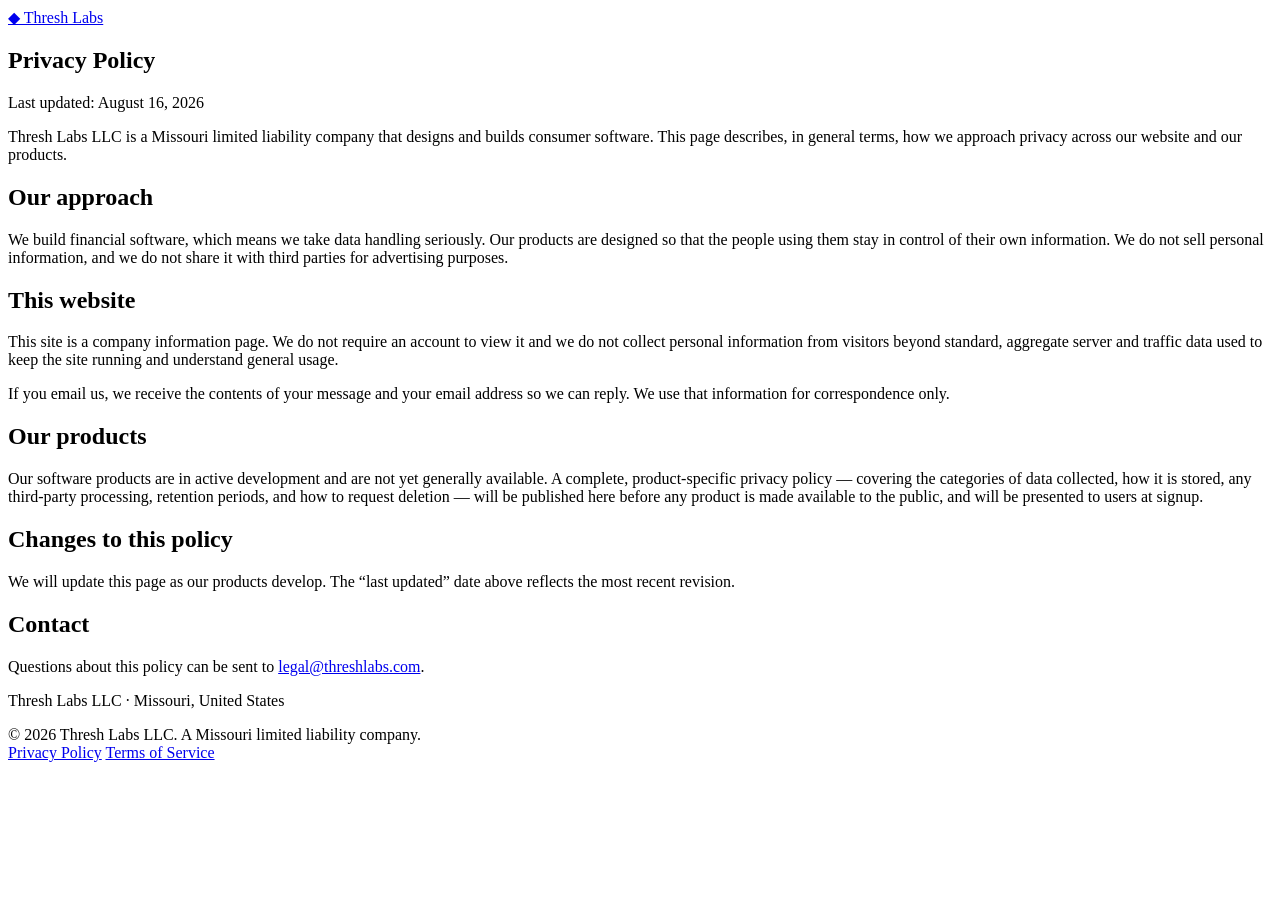
==== privacy.html @ ae65f15c "Add Privacy Policy and Terms of Service pages Fix privacy.html and terms.html filenames (previous ve" ====
<!DOCTYPE html>
<html lang="en">
<head>
<meta charset="UTF-8" />
<meta name="viewport" content="width=device-width, initial-scale=1.0" />
<title>Privacy Policy — Thresh Labs</title>
<meta name="description" content="Privacy Policy for Thresh Labs LLC." />
<link rel="stylesheet" href="legal.css" />
</head>
<body>
  <main class="legal-page">
    <header class="legal-header">
      <a class="legal-home" href="/">&#9670; Thresh Labs</a>
    </header>

    <article class="legal-body">
      <h1>Privacy Policy</h1>
      <p class="legal-updated">Last updated: August 16, 2026</p>

      <p>
        Thresh Labs LLC is a Missouri limited liability company that designs and builds
        consumer software. This page describes, in general terms, how we approach privacy
        across our website and our products.
      </p>

      <h2>Our approach</h2>
      <p>
        We build financial software, which means we take data handling seriously. Our
        products are designed so that the people using them stay in control of their own
        information. We do not sell personal information, and we do not share it with third
        parties for advertising purposes.
      </p>

      <h2>This website</h2>
      <p>
        This site is a company information page. We do not require an account to view it and
        we do not collect personal information from visitors beyond standard, aggregate server
        and traffic data used to keep the site running and understand general usage.
      </p>
      <p>
        If you email us, we receive the contents of your message and your email address so we
        can reply. We use that information for correspondence only.
      </p>

      <h2>Our products</h2>
      <p>
        Our software products are in active development and are not yet generally available.
        A complete, product-specific privacy policy &mdash; covering the categories of data
        collected, how it is stored, any third-party processing, retention periods, and how to
        request deletion &mdash; will be published here before any product is made available
        to the public, and will be presented to users at signup.
      </p>

      <h2>Changes to this policy</h2>
      <p>
        We will update this page as our products develop. The &ldquo;last updated&rdquo; date
        above reflects the most recent revision.
      </p>

      <h2>Contact</h2>
      <p>
        Questions about this policy can be sent to
        <a href="mailto:legal@threshlabs.com">legal@threshlabs.com</a>.
      </p>
      <p class="legal-entity">
        Thresh Labs LLC &middot; Missouri, United States
      </p>
    </article>

    <footer class="legal-footer">
      <span>&copy; 2026 Thresh Labs LLC. A Missouri limited liability company.</span>
      <nav>
        <a href="/privacy.html">Privacy Policy</a>
        <a href="/terms.html">Terms of Service</a>
      </nav>
    </footer>
  </main>
</body>
</html>
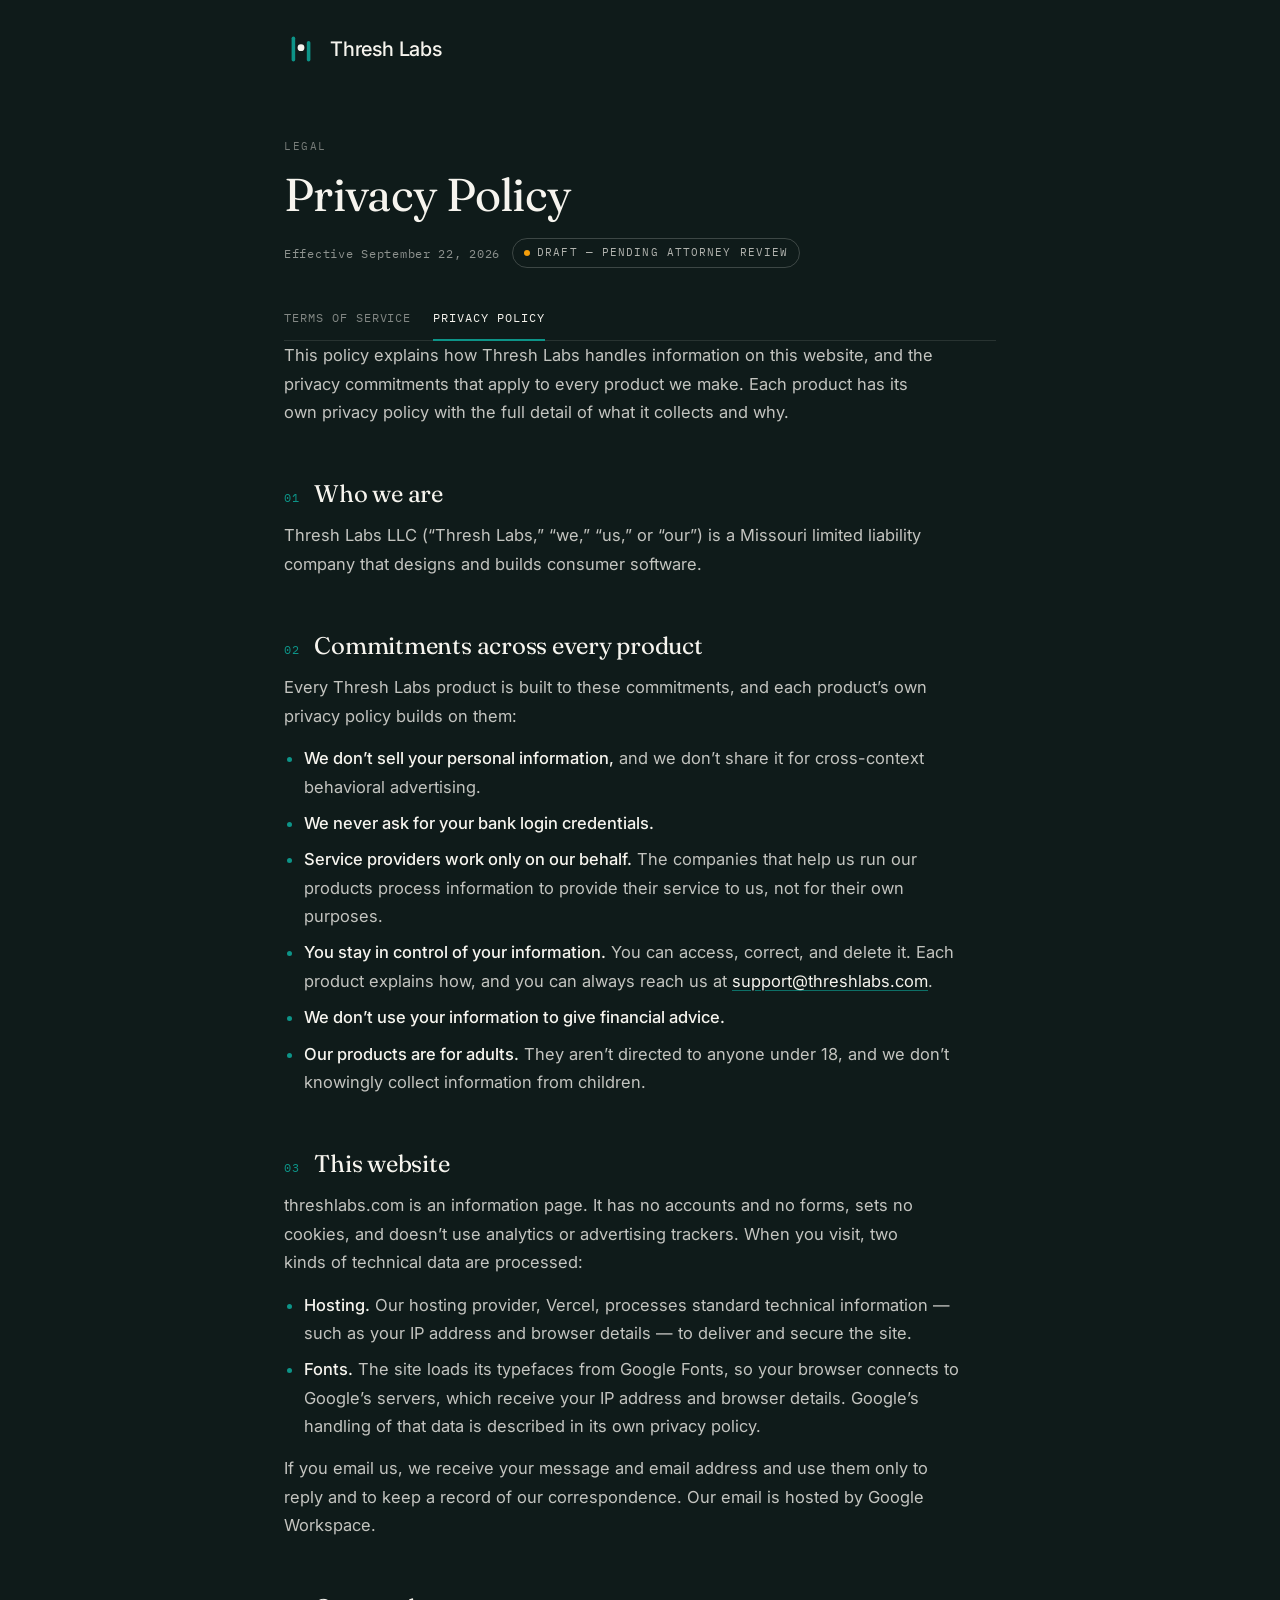
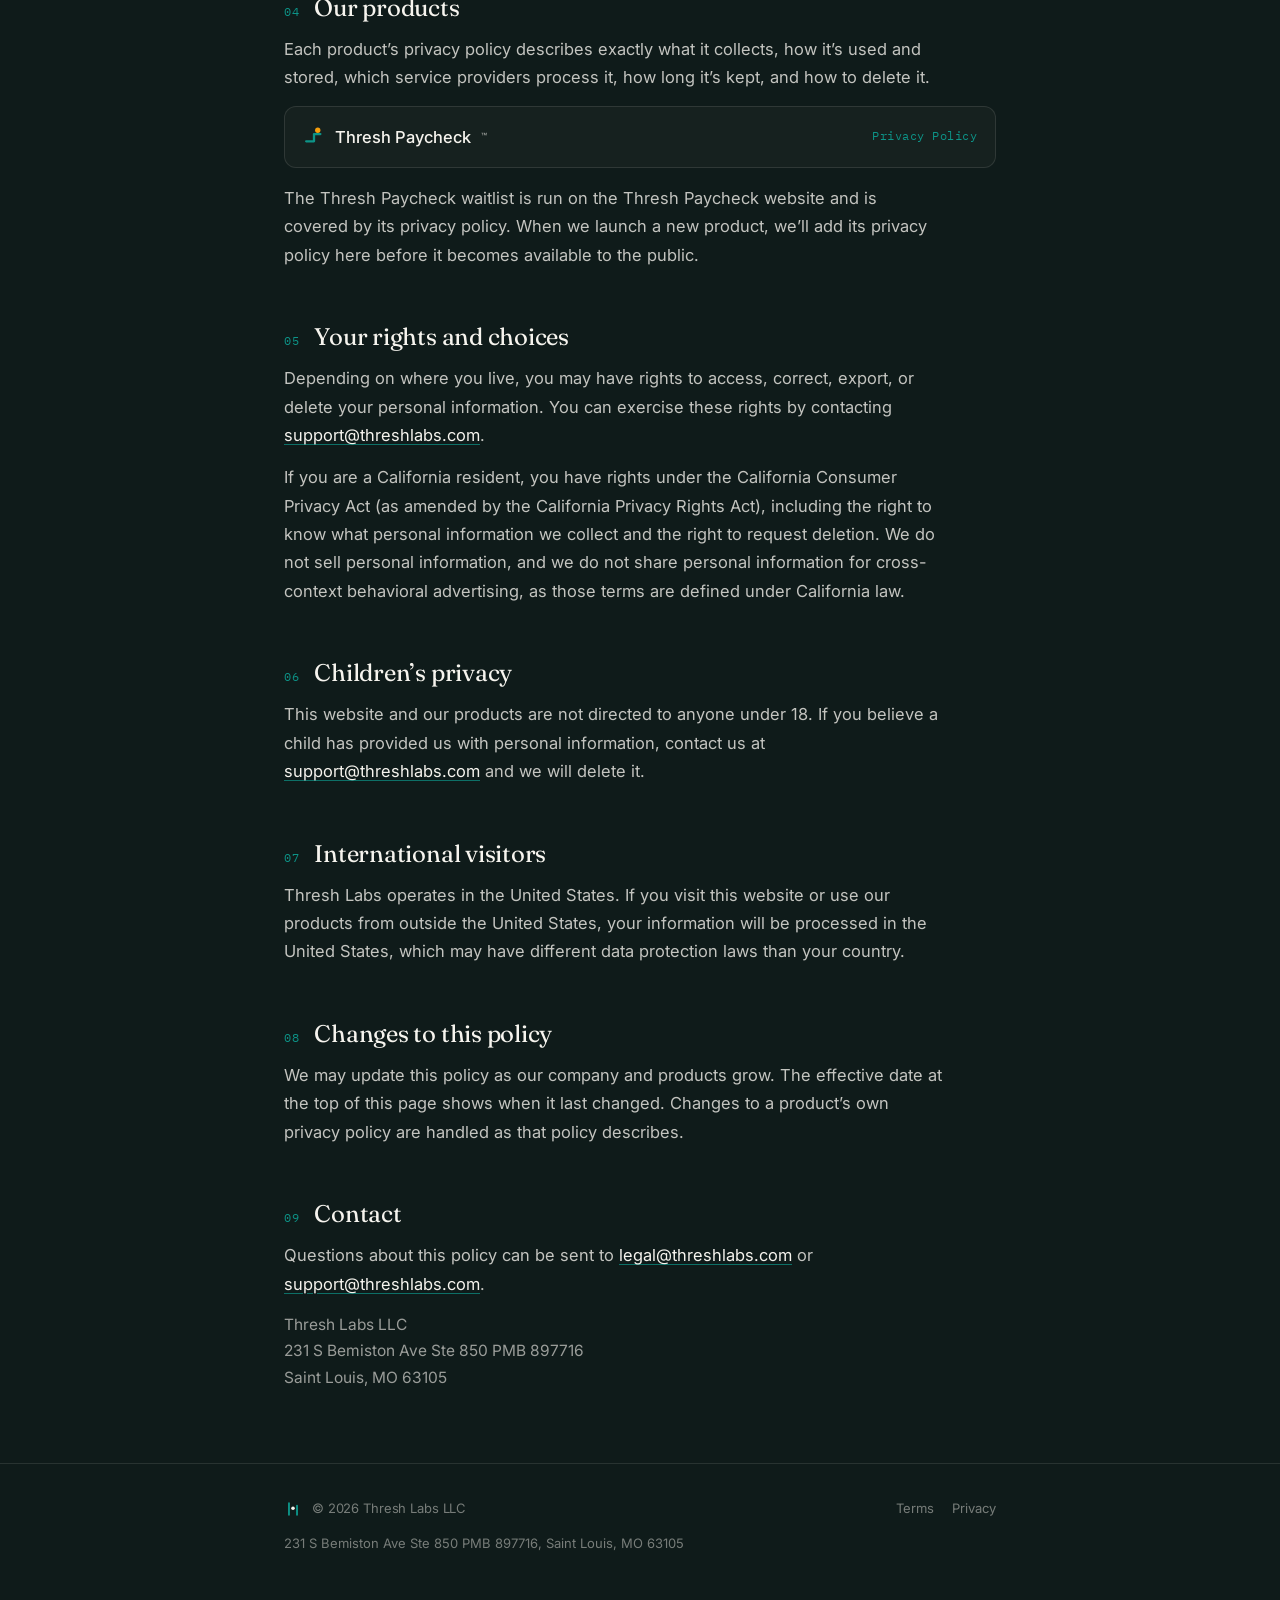
==== commit 3e78d063: "Restyle privacy page to match site with inlined styles - Inline styles so the page renders correctly" ====
--- a/privacy.html
+++ b/privacy.html
@@ -1,79 +1,499 @@
 <!DOCTYPE html>
 <html lang="en">
 <head>
-<meta charset="UTF-8" />
-<meta name="viewport" content="width=device-width, initial-scale=1.0" />
+<meta charset="utf-8" />
+<meta name="viewport" content="width=device-width, initial-scale=1, viewport-fit=cover" />
 <title>Privacy Policy — Thresh Labs</title>
-<meta name="description" content="Privacy Policy for Thresh Labs LLC." />
-<link rel="stylesheet" href="legal.css" />
+<meta name="description" content="How Thresh Labs handles information on its website, and the privacy commitments that apply across every Thresh Labs product." />
+<link rel="icon" href="/favicon.svg" type="image/svg+xml" />
+<link rel="apple-touch-icon" href="/apple-touch-icon.png" />
+<meta name="theme-color" content="#0F1B1A" />
+<link rel="preconnect" href="https://fonts.googleapis.com" />
+<link rel="preconnect" href="https://fonts.gstatic.com" crossorigin />
+<link href="https://fonts.googleapis.com/css2?family=Fraunces:opsz,wght@9..144,400;9..144,600&family=Inter:wght@400;500&family=IBM+Plex+Mono:wght@400;500&display=swap" rel="stylesheet" />
+<style>
+/* Thresh Labs legal pages (terms.html, privacy.html).
+   Same tokens as index.html so the site reads as one piece.
+   Coral is deliberately absent — in-app only. */
+
+:root {
+  --ink: #0F1B1A;
+  --surface: #16211F;
+  --paper: #F6F4EE;
+  --teal: #0D9488;
+  --amber: #F59E0B;
+  --line: rgba(246, 244, 238, 0.11);
+  --line-strong: rgba(246, 244, 238, 0.2);
+
+  --display: "Fraunces", Georgia, serif;
+  --body: "Inter", -apple-system, BlinkMacSystemFont, "Segoe UI", sans-serif;
+  --mono: "IBM Plex Mono", ui-monospace, "SF Mono", Menlo, monospace;
+
+  box-sizing: border-box;
+  padding-top: env(safe-area-inset-top, 0px);
+  padding-bottom: env(safe-area-inset-bottom, 0px);
+}
+
+*, *::before, *::after { box-sizing: inherit; }
+
+html { scroll-padding-top: env(safe-area-inset-top, 0px); -webkit-text-size-adjust: 100%; }
+
+body {
+  margin: 0;
+  background-color: var(--ink);
+  color: var(--paper);
+  font-family: var(--body);
+  font-size: 17px;
+  line-height: 1.6;
+  -webkit-font-smoothing: antialiased;
+}
+
+/* Side padding is set explicitly (never via a padding shorthand) so nothing
+   below can zero it out — the bug that broke the homepage on mobile. */
+.wrap {
+  max-width: 760px;
+  margin: 0 auto;
+  padding-left: max(24px, env(safe-area-inset-left, 0px));
+  padding-right: max(24px, env(safe-area-inset-right, 0px));
+}
+
+/* ---------- masthead ---------- */
+.masthead { padding-top: 32px; }
+.mark-lockup {
+  display: inline-flex;
+  align-items: center;
+  gap: 12px;
+  color: var(--paper);
+  text-decoration: none;
+}
+.mark-lockup span { font-size: 20px; font-weight: 500; letter-spacing: -0.01em; transition: color 150ms ease; }
+.mark-lockup:hover span { color: var(--teal); }
+
+/* ---------- document head ---------- */
+.doc-head { padding-top: 64px; padding-bottom: 28px; }
+
+.eyebrow {
+  font-family: var(--mono);
+  font-size: 11px;
+  letter-spacing: 0.14em;
+  text-transform: uppercase;
+  color: rgba(246, 244, 238, 0.45);
+  margin: 0;
+}
+
+h1 {
+  font-family: var(--display);
+  font-weight: 400;
+  font-size: clamp(34px, 6vw, 46px);
+  line-height: 1.1;
+  letter-spacing: -0.015em;
+  margin: 14px 0 18px;
+}
+
+.doc-meta {
+  display: flex;
+  flex-wrap: wrap;
+  align-items: center;
+  gap: 12px;
+  font-family: var(--mono);
+  font-size: 12px;
+  letter-spacing: 0.06em;
+  color: rgba(246, 244, 238, 0.55);
+}
+
+.pill {
+  display: inline-flex;
+  align-items: center;
+  gap: 7px;
+  font-family: var(--mono);
+  font-size: 11px;
+  letter-spacing: 0.1em;
+  text-transform: uppercase;
+  padding: 5px 11px;
+  border-radius: 999px;
+  border: 1px solid var(--line-strong);
+  color: rgba(246, 244, 238, 0.7);
+}
+.pill::before {
+  content: "";
+  width: 6px; height: 6px;
+  border-radius: 50%;
+  background: var(--amber);
+}
+
+/* ---------- Terms / Privacy switcher ---------- */
+.doc-nav {
+  display: flex;
+  gap: 22px;
+  border-bottom: 1px solid var(--line);
+}
+.doc-nav a {
+  font-family: var(--mono);
+  font-size: 12px;
+  letter-spacing: 0.08em;
+  text-transform: uppercase;
+  color: rgba(246, 244, 238, 0.5);
+  text-decoration: none;
+  padding: 12px 0;
+  border-bottom: 2px solid transparent;
+  margin-bottom: -1px;
+  transition: color 150ms ease;
+}
+.doc-nav a:hover { color: var(--paper); }
+.doc-nav a[aria-current="page"] { color: var(--paper); border-bottom-color: var(--teal); }
+
+/* ---------- document body ---------- */
+.doc { padding-bottom: 72px; }
+
+.lede {
+  font-size: 18px;
+  line-height: 1.65;
+  color: rgba(246, 244, 238, 0.84);
+  margin: 32px 0 4px;
+  max-width: 62ch;
+}
+
+.doc section { padding-top: 38px; }
+
+.doc h2 {
+  font-family: var(--display);
+  font-weight: 400;
+  font-size: 24px;
+  line-height: 1.3;
+  letter-spacing: -0.01em;
+  margin: 0 0 12px;
+  display: flex;
+  align-items: baseline;
+  gap: 14px;
+}
+.doc h2 .num {
+  font-family: var(--mono);
+  font-size: 12px;
+  letter-spacing: 0.1em;
+  color: var(--teal);
+  flex: none;
+}
+
+.doc p, .doc li {
+  font-size: 16.5px;
+  line-height: 1.72;
+  color: rgba(246, 244, 238, 0.78);
+  max-width: 66ch;
+}
+.doc p { margin: 0 0 14px; }
+.doc ul { margin: 0 0 14px; padding-left: 20px; }
+.doc li { margin-bottom: 8px; }
+.doc li::marker { color: var(--teal); }
+.doc strong { color: var(--paper); font-weight: 500; }
+
+.doc a {
+  color: var(--paper);
+  text-decoration: underline;
+  text-decoration-color: rgba(13, 148, 136, 0.7);
+  text-underline-offset: 3px;
+}
+.doc a:hover { color: var(--teal); }
+
+/* All-caps disclaimer paragraphs: a touch smaller so they stay readable. */
+.doc p.caps { font-size: 14.5px; letter-spacing: 0.01em; line-height: 1.75; }
+
+/* ---------- product list ---------- */
+.doc ul.product-list {
+  list-style: none;
+  padding: 0;
+  margin: 6px 0 16px;
+  border: 1px solid var(--line);
+  border-radius: 12px;
+  background: var(--surface);
+  max-width: 66ch;
+}
+.doc ul.product-list li {
+  display: flex;
+  flex-wrap: wrap;
+  justify-content: space-between;
+  align-items: center;
+  gap: 10px 20px;
+  padding: 16px 18px;
+  margin: 0;
+  max-width: none;
+}
+.doc ul.product-list li + li { border-top: 1px solid var(--line); }
+.product-name {
+  display: inline-flex;
+  align-items: center;
+  gap: 10px;
+  color: var(--paper);
+  font-weight: 500;
+}
+.product-name sup { font-size: 0.6em; font-weight: 400; opacity: 0.65; }
+.product-links { display: flex; flex-wrap: wrap; gap: 16px; font-family: var(--mono); font-size: 12px; letter-spacing: 0.04em; }
+.doc .product-links a { color: var(--teal); text-decoration: none; }
+.doc .product-links a:hover { text-decoration: underline; text-underline-offset: 3px; }
+
+.address { font-style: normal; color: rgba(246, 244, 238, 0.6); font-size: 15.5px; line-height: 1.7; }
+
+/* ---------- footer (matches index.html) ---------- */
+footer {
+  border-top: 1px solid var(--line);
+  padding-top: 34px;
+  padding-bottom: 48px;
+  font-size: 13px;
+  color: rgba(246, 244, 238, 0.45);
+}
+.footer-row {
+  display: flex;
+  flex-wrap: wrap;
+  justify-content: space-between;
+  align-items: center;
+  gap: 16px;
+}
+.footer-row .mark-lockup { gap: 10px; color: inherit; }
+.footer-row .mark-lockup span { font-size: 13px; font-weight: 400; }
+.footer-links { display: flex; gap: 18px; }
+.footer-links a { color: inherit; text-decoration: none; }
+.footer-links a:hover { color: var(--paper); }
+.footer-addr { margin: 14px 0 0; font-style: normal; }
+
+/* ---------- small screens ---------- */
+@media (max-width: 640px) {
+  .doc-head { padding-top: 44px; padding-bottom: 22px; }
+  .lede { font-size: 17px; margin-top: 26px; }
+  .doc section { padding-top: 32px; }
+  .doc h2 { font-size: 21px; flex-direction: column; gap: 4px; }
+  .doc p, .doc li { font-size: 16px; }
+  .doc ul.product-list li { padding: 14px 16px; }
+}
+
+/* ---------- print: legal pages get printed ---------- */
+@media print {
+  body { background: #fff; color: #111; font-size: 12pt; }
+  .doc-nav, footer .footer-links { display: none; }
+  h1, .doc h2, .doc strong, .product-name, .mark-lockup, .mark-lockup span { color: #111; }
+  .doc p, .doc li, .lede, .address, .doc-meta, .eyebrow, footer { color: #333; }
+  .doc a { color: #111; }
+  .doc ul.product-list { background: none; border-color: #ccc; }
+  .doc ul.product-list li + li { border-color: #ccc; }
+  .pill { border-color: #999; color: #333; }
+  .doc section { break-inside: avoid-page; }
+}
+
+</style>
 </head>
 <body>
-  <main class="legal-page">
-    <header class="legal-header">
-      <a class="legal-home" href="/">&#9670; Thresh Labs</a>
-    </header>
-
-    <article class="legal-body">
-      <h1>Privacy Policy</h1>
-      <p class="legal-updated">Last updated: August 16, 2026</p>
-
-      <p>
-        Thresh Labs LLC is a Missouri limited liability company that designs and builds
-        consumer software. This page describes, in general terms, how we approach privacy
-        across our website and our products.
-      </p>
-
-      <h2>Our approach</h2>
-      <p>
-        We build financial software, which means we take data handling seriously. Our
-        products are designed so that the people using them stay in control of their own
-        information. We do not sell personal information, and we do not share it with third
-        parties for advertising purposes.
-      </p>
-
-      <h2>This website</h2>
-      <p>
-        This site is a company information page. We do not require an account to view it and
-        we do not collect personal information from visitors beyond standard, aggregate server
-        and traffic data used to keep the site running and understand general usage.
-      </p>
-      <p>
-        If you email us, we receive the contents of your message and your email address so we
-        can reply. We use that information for correspondence only.
-      </p>
-
-      <h2>Our products</h2>
-      <p>
-        Our software products are in active development and are not yet generally available.
-        A complete, product-specific privacy policy &mdash; covering the categories of data
-        collected, how it is stored, any third-party processing, retention periods, and how to
-        request deletion &mdash; will be published here before any product is made available
-        to the public, and will be presented to users at signup.
-      </p>
-
-      <h2>Changes to this policy</h2>
-      <p>
-        We will update this page as our products develop. The &ldquo;last updated&rdquo; date
-        above reflects the most recent revision.
-      </p>
-
-      <h2>Contact</h2>
+
+  <div class="wrap masthead">
+    <a class="mark-lockup" href="/" aria-label="Thresh Labs home">
+      <svg width="34" height="34" viewBox="0 0 380 380" aria-hidden="true">
+        <line x1="105" y1="70" x2="105" y2="310" stroke="#0D9488" stroke-width="40" stroke-linecap="round"/>
+        <line x1="275" y1="120" x2="275" y2="310" stroke="#0D9488" stroke-width="40" stroke-linecap="round"/>
+        <circle cx="190" cy="175" r="38" fill="#F6F4EE"/>
+      </svg>
+      <span>Thresh Labs</span>
+    </a>
+  </div>
+
+  <header class="wrap doc-head">
+    <p class="eyebrow">Legal</p>
+    <h1>Privacy Policy</h1>
+    <div class="doc-meta">
+      <span>Effective September 22, 2026</span>
+      <span class="pill">Draft &mdash; pending attorney review</span>
+    </div>
+  </header>
+
+  <div class="wrap">
+    <nav class="doc-nav" aria-label="Legal documents">
+      <a href="/terms.html">Terms of Service</a>
+      <a href="/privacy.html" aria-current="page">Privacy Policy</a>
+    </nav>
+  </div>
+
+  <main class="wrap doc">
+    <p class="lede">
+      This policy explains how Thresh Labs handles information on this website, and
+      the privacy commitments that apply to every product we make. Each product has
+      its own privacy policy with the full detail of what it collects and why.
+    </p>
+
+    <section id="who-we-are">
+      <h2><span class="num">01</span>Who we are</h2>
+      <p>
+        Thresh Labs LLC (&ldquo;Thresh Labs,&rdquo; &ldquo;we,&rdquo; &ldquo;us,&rdquo;
+        or &ldquo;our&rdquo;) is a Missouri limited liability company that designs and
+        builds consumer software.
+      </p>
+    </section>
+
+    <section id="commitments">
+      <h2><span class="num">02</span>Commitments across every product</h2>
+      <p>
+        Every Thresh Labs product is built to these commitments, and each
+        product&rsquo;s own privacy policy builds on them:
+      </p>
+      <ul>
+        <li>
+          <strong>We don&rsquo;t sell your personal information,</strong> and we
+          don&rsquo;t share it for cross-context behavioral advertising.
+        </li>
+        <li>
+          <strong>We never ask for your bank login credentials.</strong>
+        </li>
+        <li>
+          <strong>Service providers work only on our behalf.</strong> The companies
+          that help us run our products process information to provide their service
+          to us, not for their own purposes.
+        </li>
+        <li>
+          <strong>You stay in control of your information.</strong> You can access,
+          correct, and delete it. Each product explains how, and you can always reach
+          us at <a href="mailto:support@threshlabs.com">support@threshlabs.com</a>.
+        </li>
+        <li>
+          <strong>We don&rsquo;t use your information to give financial advice.</strong>
+        </li>
+        <li>
+          <strong>Our products are for adults.</strong> They aren&rsquo;t directed to
+          anyone under 18, and we don&rsquo;t knowingly collect information from
+          children.
+        </li>
+      </ul>
+    </section>
+
+    <section id="this-website">
+      <h2><span class="num">03</span>This website</h2>
+      <p>
+        threshlabs.com is an information page. It has no accounts and no forms, sets
+        no cookies, and doesn&rsquo;t use analytics or advertising trackers. When you
+        visit, two kinds of technical data are processed:
+      </p>
+      <ul>
+        <li>
+          <strong>Hosting.</strong> Our hosting provider, Vercel, processes standard
+          technical information &mdash; such as your IP address and browser details
+          &mdash; to deliver and secure the site.
+        </li>
+        <li>
+          <strong>Fonts.</strong> The site loads its typefaces from Google Fonts, so
+          your browser connects to Google&rsquo;s servers, which receive your IP
+          address and browser details. Google&rsquo;s handling of that data is
+          described in its own privacy policy.
+        </li>
+      </ul>
+      <p>
+        If you email us, we receive your message and email address and use them only
+        to reply and to keep a record of our correspondence. Our email is hosted by
+        Google Workspace.
+      </p>
+    </section>
+
+    <section id="products">
+      <h2><span class="num">04</span>Our products</h2>
+      <p>
+        Each product&rsquo;s privacy policy describes exactly what it collects, how
+        it&rsquo;s used and stored, which service providers process it, how long
+        it&rsquo;s kept, and how to delete it.
+      </p>
+      <ul class="product-list">
+        <li>
+          <span class="product-name">
+            <svg width="22" height="22" viewBox="0 0 380 380" aria-hidden="true">
+              <polyline points="55,265 190,265 190,140 300,140" fill="none" stroke="#0D9488" stroke-width="40" stroke-linecap="round" stroke-linejoin="round"/>
+              <circle cx="255" cy="74" r="46" fill="#F59E0B"/>
+            </svg>
+            Thresh Paycheck<sup>&trade;</sup>
+          </span>
+          <span class="product-links">
+            <a href="https://threshpaycheck.com/legal/privacy">Privacy Policy</a>
+          </span>
+        </li>
+      </ul>
+      <p>
+        The Thresh Paycheck waitlist is run on the Thresh Paycheck website and is
+        covered by its privacy policy. When we launch a new product, we&rsquo;ll add
+        its privacy policy here before it becomes available to the public.
+      </p>
+    </section>
+
+    <section id="your-rights">
+      <h2><span class="num">05</span>Your rights and choices</h2>
+      <p>
+        Depending on where you live, you may have rights to access, correct, export,
+        or delete your personal information. You can exercise these rights by
+        contacting <a href="mailto:support@threshlabs.com">support@threshlabs.com</a>.
+      </p>
+      <p>
+        If you are a California resident, you have rights under the California
+        Consumer Privacy Act (as amended by the California Privacy Rights Act),
+        including the right to know what personal information we collect and the
+        right to request deletion. We do not sell personal information, and we do not
+        share personal information for cross-context behavioral advertising, as those
+        terms are defined under California law.
+      </p>
+    </section>
+
+    <section id="children">
+      <h2><span class="num">06</span>Children&rsquo;s privacy</h2>
+      <p>
+        This website and our products are not directed to anyone under 18. If you
+        believe a child has provided us with personal information, contact us at
+        <a href="mailto:support@threshlabs.com">support@threshlabs.com</a> and we will
+        delete it.
+      </p>
+    </section>
+
+    <section id="international">
+      <h2><span class="num">07</span>International visitors</h2>
+      <p>
+        Thresh Labs operates in the United States. If you visit this website or use
+        our products from outside the United States, your information will be
+        processed in the United States, which may have different data protection laws
+        than your country.
+      </p>
+    </section>
+
+    <section id="changes">
+      <h2><span class="num">08</span>Changes to this policy</h2>
+      <p>
+        We may update this policy as our company and products grow. The effective
+        date at the top of this page shows when it last changed. Changes to a
+        product&rsquo;s own privacy policy are handled as that policy describes.
+      </p>
+    </section>
+
+    <section id="contact">
+      <h2><span class="num">09</span>Contact</h2>
       <p>
         Questions about this policy can be sent to
-        <a href="mailto:legal@threshlabs.com">legal@threshlabs.com</a>.
-      </p>
-      <p class="legal-entity">
-        Thresh Labs LLC &middot; Missouri, United States
-      </p>
-    </article>
-
-    <footer class="legal-footer">
-      <span>&copy; 2026 Thresh Labs LLC. A Missouri limited liability company.</span>
-      <nav>
-        <a href="/privacy.html">Privacy Policy</a>
-        <a href="/terms.html">Terms of Service</a>
-      </nav>
-    </footer>
+        <a href="mailto:legal@threshlabs.com">legal@threshlabs.com</a> or
+        <a href="mailto:support@threshlabs.com">support@threshlabs.com</a>.
+      </p>
+      <address class="address">
+        Thresh Labs LLC<br />
+        231 S Bemiston Ave Ste 850 PMB 897716<br />
+        Saint Louis, MO 63105
+      </address>
+    </section>
   </main>
+
+  <footer>
+    <div class="wrap">
+      <div class="footer-row">
+        <a class="mark-lockup" href="/" aria-label="Thresh Labs home">
+          <svg width="18" height="18" viewBox="0 0 380 380" aria-hidden="true">
+            <line x1="105" y1="70" x2="105" y2="310" stroke="#0D9488" stroke-width="40" stroke-linecap="round"/>
+            <line x1="275" y1="120" x2="275" y2="310" stroke="#0D9488" stroke-width="40" stroke-linecap="round"/>
+            <circle cx="190" cy="175" r="38" fill="#F6F4EE"/>
+          </svg>
+          <span>&copy; 2026 Thresh Labs LLC</span>
+        </a>
+        <div class="footer-links">
+          <a href="/terms.html">Terms</a>
+          <a href="/privacy.html">Privacy</a>
+        </div>
+      </div>
+      <address class="footer-addr">231 S Bemiston Ave Ste 850 PMB 897716, Saint Louis, MO 63105</address>
+    </div>
+  </footer>
+
 </body>
-</html>+</html>
